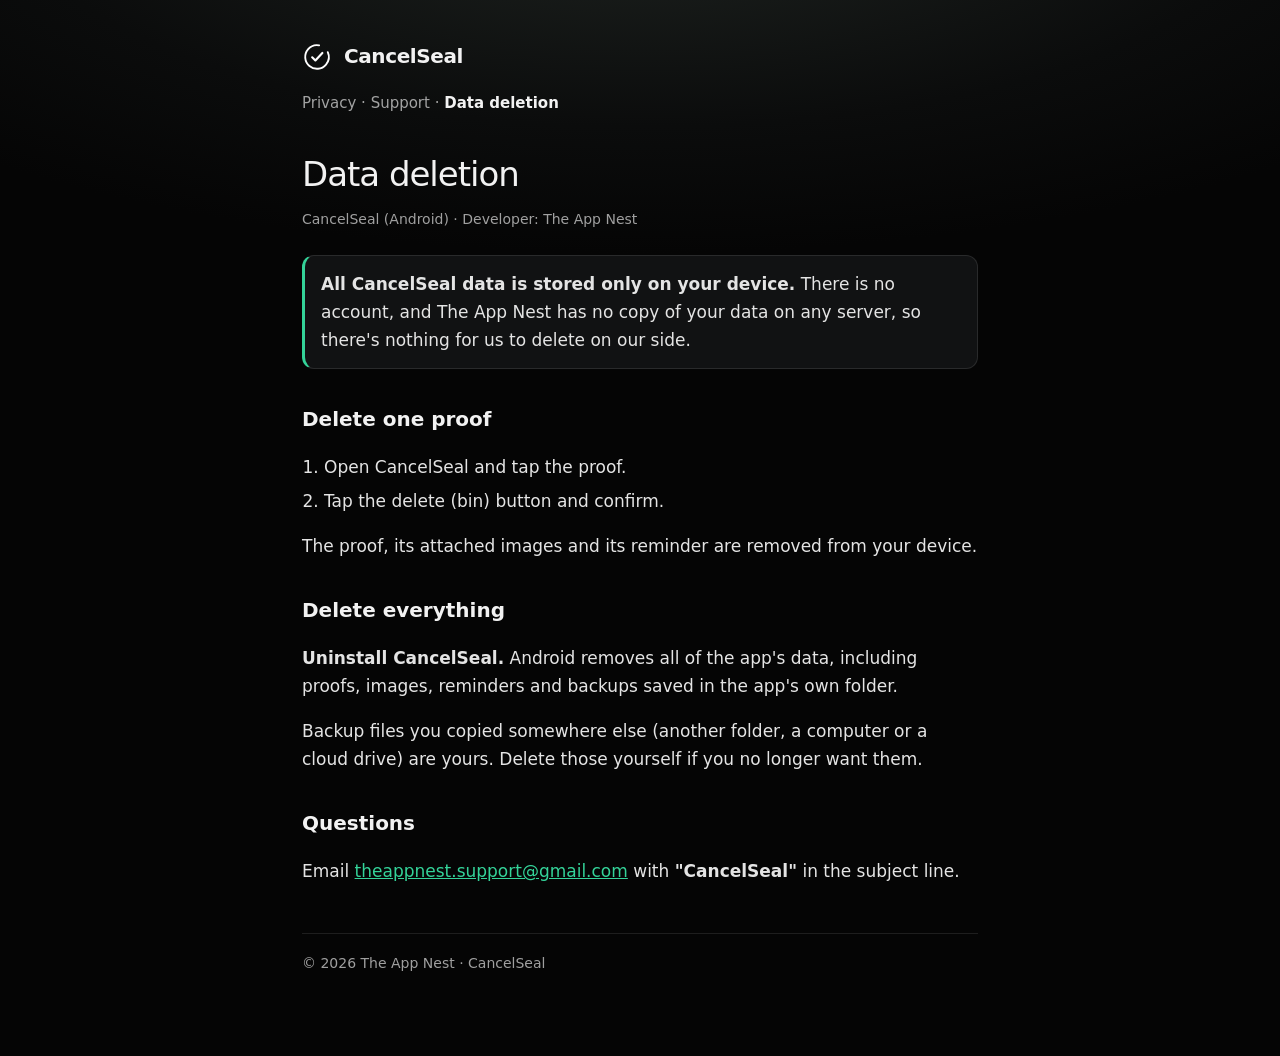
==== data-deletion.html @ c0424737 "CancelSeal legal pages: privacy policy, support, data deletion" ====
<!doctype html>
<html lang="en">
<head>
<meta charset="utf-8">
<meta name="viewport" content="width=device-width, initial-scale=1">
<title>CancelSeal — Data deletion</title>
<meta name="description" content="How to delete your CancelSeal data. All data is stored only on your device.">
<link rel="stylesheet" href="style.css">
</head>
<body>
<div class="wrap">
  <header>
    <svg class="mark" viewBox="0 0 112 112" fill="none" aria-hidden="true">
      <circle cx="56" cy="56" r="44" stroke="#fff" stroke-width="7" stroke-dasharray="232 45" stroke-dashoffset="-20" stroke-linecap="round" transform="rotate(-50 56 56)"/>
      <path d="M38 57l12 12 26-28" stroke="#fff" stroke-width="8" stroke-linecap="round" stroke-linejoin="round"/>
    </svg>
    <span class="brand">CancelSeal</span>
  </header>
  <nav><a href="index.html">Privacy</a> · <a href="support.html">Support</a> · <a href="data-deletion.html" aria-current="page">Data deletion</a></nav>

  <h1>Data deletion</h1>
  <p class="meta">CancelSeal (Android) · Developer: The App Nest</p>

  <p class="callout"><strong>All CancelSeal data is stored only on your device.</strong>
  There is no account, and The App Nest has no copy of your data on any server, so there's
  nothing for us to delete on our side.</p>

  <h2>Delete one proof</h2>
  <ol>
    <li>Open CancelSeal and tap the proof.</li>
    <li>Tap the delete (bin) button and confirm.</li>
  </ol>
  <p>The proof, its attached images and its reminder are removed from your device.</p>

  <h2>Delete everything</h2>
  <p><strong>Uninstall CancelSeal.</strong> Android removes all of the app's data, including
  proofs, images, reminders and backups saved in the app's own folder.</p>
  <p>Backup files you copied somewhere else (another folder, a computer or a cloud drive) are
  yours. Delete those yourself if you no longer want them.</p>

  <h2>Questions</h2>
  <p>Email <a href="mailto:theappnest.support@gmail.com?subject=CancelSeal">theappnest.support@gmail.com</a>
  with <strong>"CancelSeal"</strong> in the subject line.</p>

  <div class="foot">© 2026 The App Nest · CancelSeal</div>
</div>
</body>
</html>
---- style.css ----
/* CancelSeal legal pages — dark, matching the app. No external fonts or scripts. */
:root {
  --bg: #050505;
  --panel: #111213;
  --line: rgba(255, 255, 255, .10);
  --text: #f2f2f2;
  --muted: rgba(255, 255, 255, .62);
  --emerald: #34D399;
}
* { box-sizing: border-box; }
html { background: var(--bg); }
body {
  margin: 0;
  color: var(--text);
  background: radial-gradient(90% 40% at 50% -10%, #1f2421 0%, #0b0c0c 55%, var(--bg) 85%) no-repeat;
  font-family: system-ui, -apple-system, "Segoe UI", Roboto, Arial, sans-serif;
  font-size: 17px;
  line-height: 1.65;
}
.wrap { max-width: 720px; margin: 0 auto; padding: 40px 22px 80px; }
header { display: flex; align-items: center; gap: 12px; }
.mark { width: 30px; height: 30px; flex: none; }
.brand { font-size: 20px; font-weight: 600; letter-spacing: -.02em; }
nav { margin: 18px 0 30px; color: var(--muted); font-size: 15px; }
nav a { color: var(--muted); text-decoration: none; }
nav a[aria-current="page"] { color: var(--text); font-weight: 600; }
h1 { font-size: 34px; font-weight: 400; letter-spacing: -.03em; margin: 0 0 6px; }
h2 { font-size: 20px; font-weight: 600; margin: 34px 0 6px; }
h3 { font-size: 17px; font-weight: 600; margin: 22px 0 4px; }
.meta { color: var(--muted); font-size: 14px; margin: 0 0 24px; }
p, li { color: #e4e4e4; }
ul, ol { padding-left: 22px; }
li { margin: 6px 0; }
a { color: var(--emerald); }
.callout {
  background: var(--panel);
  border: 1px solid var(--line);
  border-left: 3px solid var(--emerald);
  border-radius: 12px;
  padding: 14px 16px;
}
.foot { margin-top: 48px; padding-top: 18px; border-top: 1px solid var(--line); color: var(--muted); font-size: 14px; }
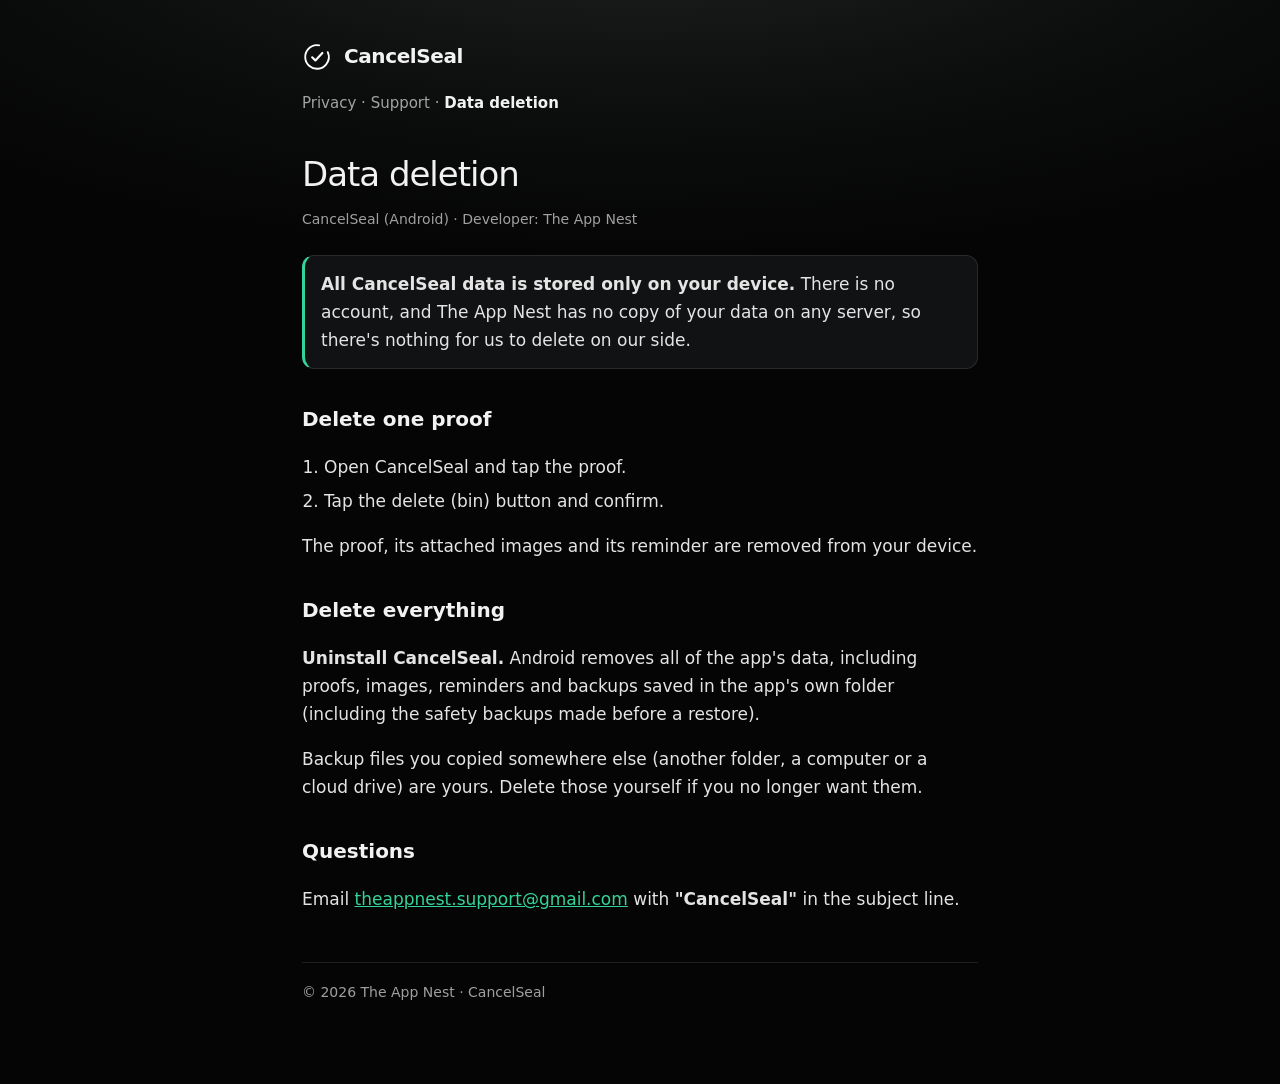
==== commit 8e322842: "Update policy and support for CancelSeal 1.1: app lock, restore, new fields Co-Authored-By: Claude O" ====
--- a/data-deletion.html
+++ b/data-deletion.html
@@ -34,7 +34,8 @@
 
   <h2>Delete everything</h2>
   <p><strong>Uninstall CancelSeal.</strong> Android removes all of the app's data, including
-  proofs, images, reminders and backups saved in the app's own folder.</p>
+  proofs, images, reminders and backups saved in the app's own folder (including the safety
+  backups made before a restore).</p>
   <p>Backup files you copied somewhere else (another folder, a computer or a cloud drive) are
   yours. Delete those yourself if you no longer want them.</p>
 
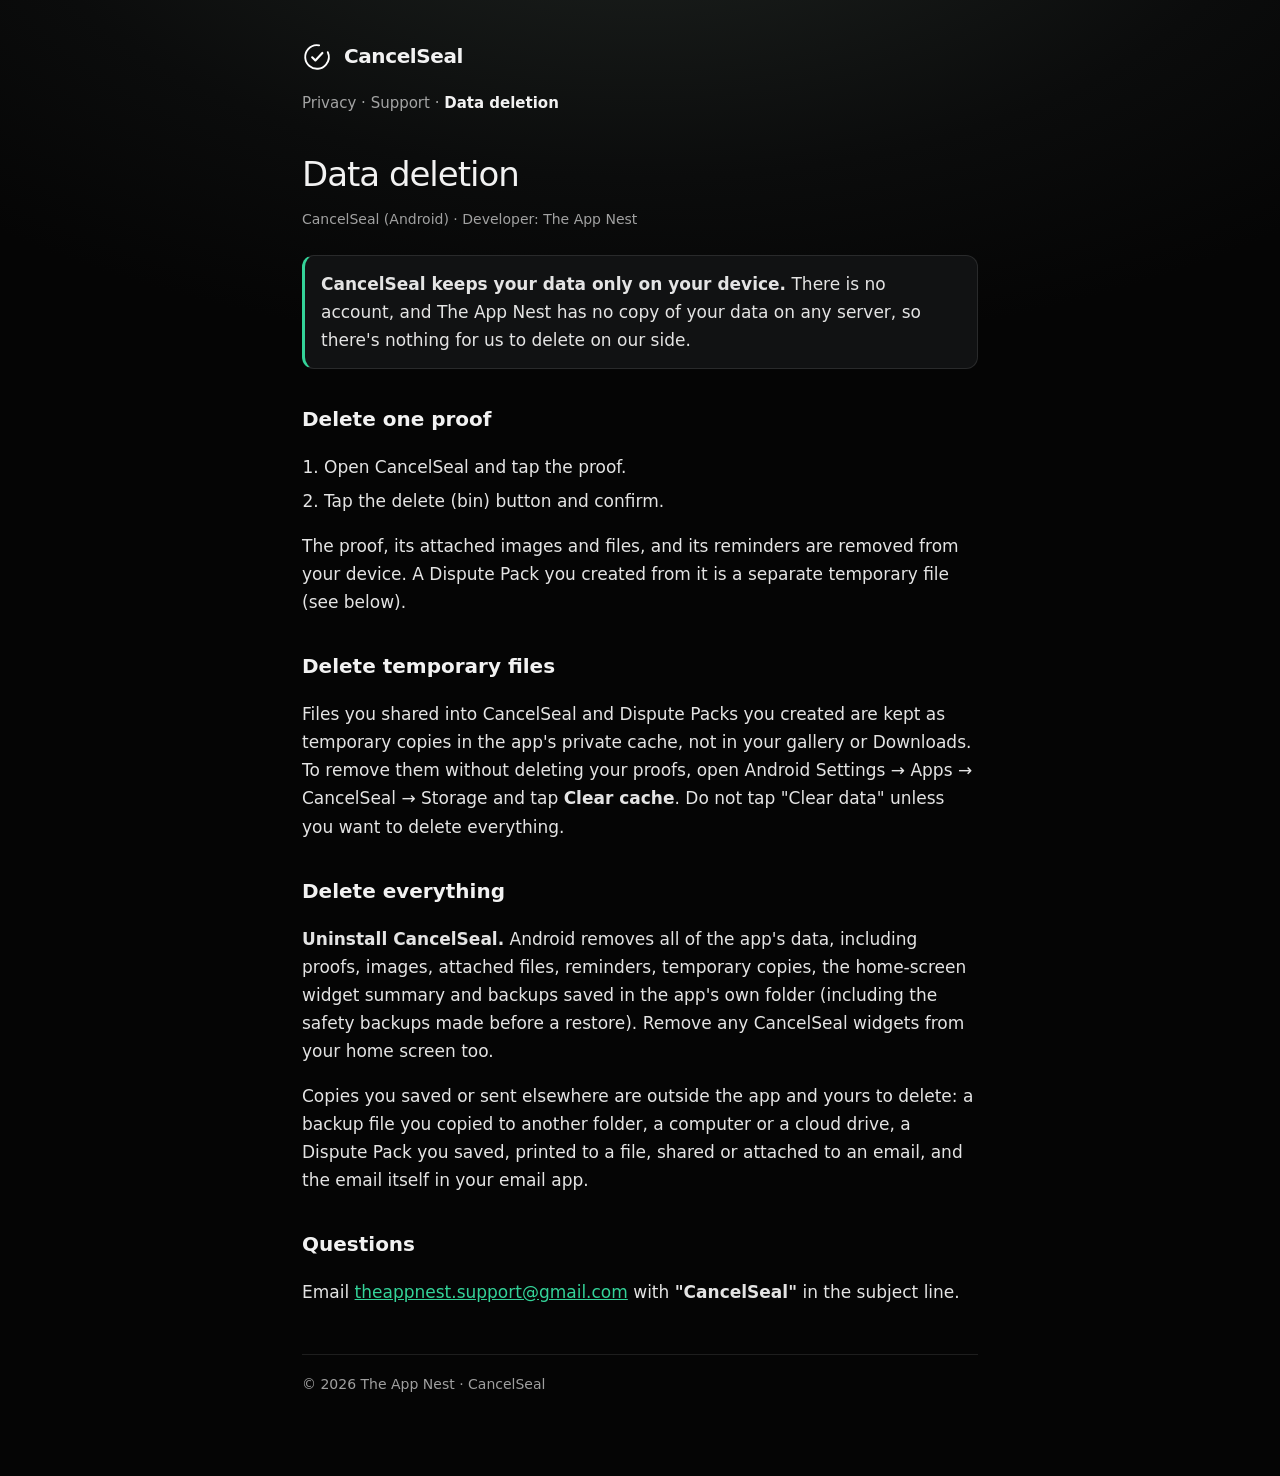
==== commit 8ce69776: "Legal pages for CancelSeal 1.2: files, Dispute Pack, widgets, sharing, email drafts Privacy policy d" ====
--- a/data-deletion.html
+++ b/data-deletion.html
@@ -21,7 +21,7 @@
   <h1>Data deletion</h1>
   <p class="meta">CancelSeal (Android) · Developer: The App Nest</p>
 
-  <p class="callout"><strong>All CancelSeal data is stored only on your device.</strong>
+  <p class="callout"><strong>CancelSeal keeps your data only on your device.</strong>
   There is no account, and The App Nest has no copy of your data on any server, so there's
   nothing for us to delete on our side.</p>
 
@@ -30,14 +30,25 @@
     <li>Open CancelSeal and tap the proof.</li>
     <li>Tap the delete (bin) button and confirm.</li>
   </ol>
-  <p>The proof, its attached images and its reminder are removed from your device.</p>
+  <p>The proof, its attached images and files, and its reminders are removed from your
+  device. A Dispute Pack you created from it is a separate temporary file (see below).</p>
+
+  <h2>Delete temporary files</h2>
+  <p>Files you shared into CancelSeal and Dispute Packs you created are kept as temporary
+  copies in the app's private cache, not in your gallery or Downloads. To remove them
+  without deleting your proofs, open Android Settings &rarr; Apps &rarr; CancelSeal &rarr;
+  Storage and tap <strong>Clear cache</strong>. Do not tap "Clear data" unless you want to
+  delete everything.</p>
 
   <h2>Delete everything</h2>
   <p><strong>Uninstall CancelSeal.</strong> Android removes all of the app's data, including
-  proofs, images, reminders and backups saved in the app's own folder (including the safety
-  backups made before a restore).</p>
-  <p>Backup files you copied somewhere else (another folder, a computer or a cloud drive) are
-  yours. Delete those yourself if you no longer want them.</p>
+  proofs, images, attached files, reminders, temporary copies, the home-screen widget
+  summary and backups saved in the app's own folder (including the safety backups made
+  before a restore). Remove any CancelSeal widgets from your home screen too.</p>
+  <p>Copies you saved or sent elsewhere are outside the app and yours to delete: a backup
+  file you copied to another folder, a computer or a cloud drive, a Dispute Pack you saved,
+  printed to a file, shared or attached to an email, and the email itself in your email
+  app.</p>
 
   <h2>Questions</h2>
   <p>Email <a href="mailto:theappnest.support@gmail.com?subject=CancelSeal">theappnest.support@gmail.com</a>
